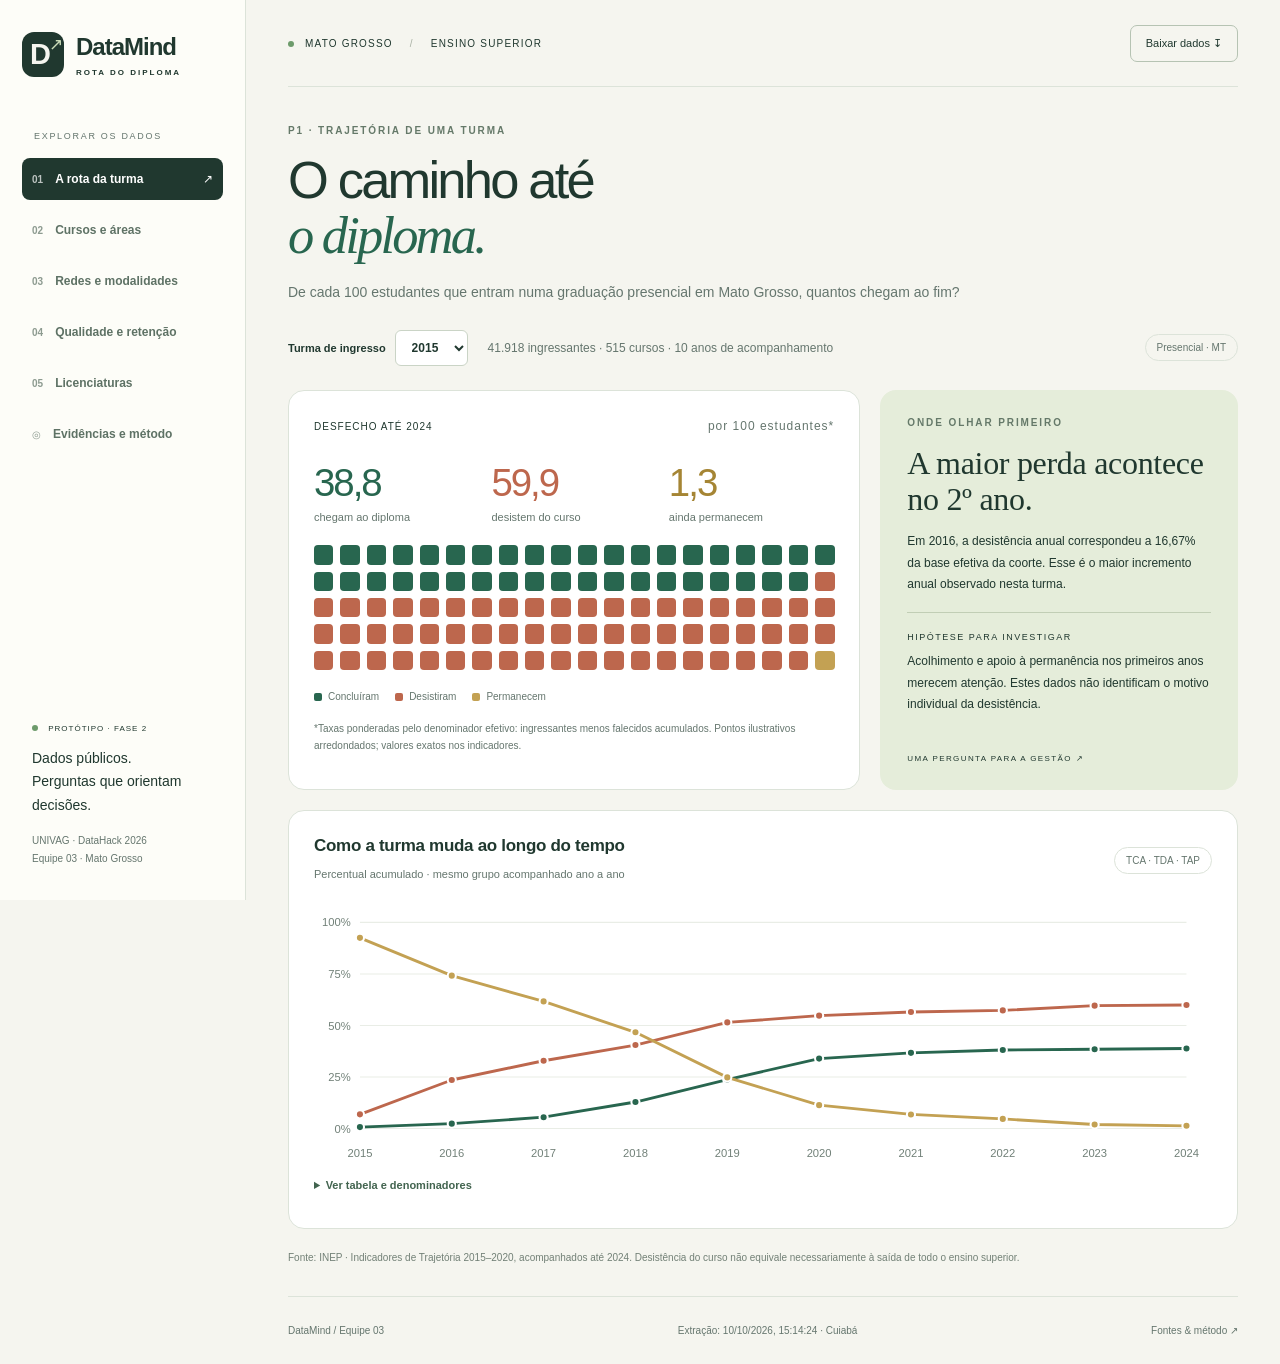
==== DataMin.03/dashboard/index.html @ 3d53b415 "Organiza sistema DataMin.03 e pasta de análises" ====
<!doctype html>
<html lang="pt-BR">
<head>
  <meta charset="utf-8"><meta name="viewport" content="width=device-width,initial-scale=1">
  <meta name="description" content="Rota do Diploma: análise exploratória da trajetória no ensino superior de Mato Grosso. DataMind, UNIVAG 2026.">
  <title>Rota do Diploma · DataMind</title>
  <link rel="icon" href="data:image/svg+xml,%3Csvg xmlns='http://www.w3.org/2000/svg' viewBox='0 0 64 64'%3E%3Crect width='64' height='64' rx='16' fill='%231c5549'/%3E%3Cpath d='M16 45V19h14q16 0 16 13T30 45z' fill='none' stroke='%23f8f4e9' stroke-width='5'/%3E%3C/svg%3E">
  <link rel="stylesheet" href="styles.css">
  <script src="data.js" defer></script><script src="app.js" defer></script>
</head>
<body>
<a href="#main" class="skip">Pular para a análise</a>
<aside class="sidebar">
  <a class="brand" href="#trajetoria"><span class="mark">D<span>↗</span></span><span>DataMind<small>ROTA DO DIPLOMA</small></span></a>
  <div class="nav-caption">EXPLORAR OS DADOS</div>
  <nav aria-label="Perguntas do desafio">
    <a href="#trajetoria" data-tab="trajetoria"><b>01</b> A rota da turma <span>↗</span></a>
    <a href="#cursos" data-tab="cursos"><b>02</b> Cursos e áreas <span>↗</span></a>
    <a href="#redes" data-tab="redes"><b>03</b> Redes e modalidades <span>↗</span></a>
    <a href="#qualidade" data-tab="qualidade"><b>04</b> Qualidade e retenção <span>↗</span></a>
    <a href="#licenciaturas" data-tab="licenciaturas"><b>05</b> Licenciaturas <span>↗</span></a>
    <a href="#evidencias" data-tab="evidencias"><b>◎</b> Evidências e método <span>↗</span></a>
  </nav>
  <div class="side-note"><span class="status-dot"></span> PROTÓTIPO · FASE 2<p>Dados públicos.<br>Perguntas que orientam decisões.</p><small>UNIVAG · DataHack 2026<br>Equipe 03 · Mato Grosso</small></div>
</aside>
<main id="main">
  <header class="topbar"><span><span class="status-dot"></span> MATO GROSSO <i>/</i> ENSINO SUPERIOR</span><button id="download" class="button">Baixar dados ↧</button></header>
  <div id="load-error" role="alert" hidden>Não foi possível carregar a extração. Execute atualizar_prototipo.ps1 na pasta DataMin.03 e mantenha data.js junto de index.html.</div>
  <section id="trajetoria" class="page" aria-labelledby="title-p1">
    <div class="eyebrow">P1 · TRAJETÓRIA DE UMA TURMA</div>
    <h1 id="title-p1">O caminho até<br><em>o diploma.</em></h1>
    <p class="intro">De cada 100 estudantes que entram numa graduação presencial em Mato Grosso, quantos chegam ao fim?</p>
    <div class="filterbar"><label>Turma de ingresso<select id="coorte"></select></label><span id="coorte-context" class="muted"></span><span class="pill">Presencial · MT</span></div>
    <div class="hero-grid">
      <article class="card outcome"><div class="card-top"><span>DESFECHO ATÉ 2024</span><span class="muted">por 100 estudantes*</span></div><div id="outcome-stats" class="outcome-stats"></div><div id="waffle" class="waffle" aria-hidden="true"></div><div class="legend"><span><i class="green"></i>Concluíram</span><span><i class="coral"></i>Desistiram</span><span><i class="gold"></i>Permanecem</span></div><p class="caption">*Taxas ponderadas pelo denominador efetivo: ingressantes menos falecidos acumulados. Pontos ilustrativos arredondados; valores exatos nos indicadores.</p></article>
      <article class="insight"><div class="eyebrow">ONDE OLHAR PRIMEIRO</div><h2 id="peak-title"></h2><p id="peak-text"></p><div class="rule"></div><span class="small-label">HIPÓTESE PARA INVESTIGAR</span><p>Acolhimento e apoio à permanência nos primeiros anos merecem atenção. Estes dados não identificam o motivo individual da desistência.</p><span class="insight-footer">UMA PERGUNTA PARA A GESTÃO ↗</span></article>
    </div>
    <article class="card"><div class="section-heading"><div><h2>Como a turma muda ao longo do tempo</h2><p>Percentual acumulado · mesmo grupo acompanhado ano a ano</p></div><span class="pill">TCA · TDA · TAP</span></div><div id="trajectory-chart" class="chart"></div><details><summary>Ver tabela e denominadores</summary><div id="trajectory-table" class="table-wrap"></div></details></article>
    <p class="source">Fonte: INEP · Indicadores de Trajetória 2015–2020, acompanhados até 2024. Desistência do curso não equivale necessariamente à saída de todo o ensino superior.</p>
  </section>
  <section id="cursos" class="page" hidden aria-labelledby="title-p2">
    <div class="eyebrow">P2 · ONDE A ROTA SE PERDE</div><h1 id="title-p2">Cursos diferentes.<br><em>O mesmo horizonte.</em></h1><p class="intro">Compare a desistência acumulada ao final do 5º ano. Assim, as turmas têm o mesmo tempo de acompanhamento.</p>
    <div class="filterbar"><label>Coorte comparada<select id="compare-coorte"></select></label><label>Agrupamento<select id="level"><option value="area">Área geral CINE</option><option value="rotulo">Rótulo de curso CINE</option></select></label><label>Ordenar por<select id="order"><option value="desc">Maior desistência</option><option value="asc">Menor desistência</option></select></label></div>
    <article class="card"><div class="section-heading"><div><h2>Desistência acumulada no 5º ano</h2><p>Base de comparação: coorte 2015, observada em 2019</p></div><div class="legend"><span><i class="gray"></i>2015</span><span><i class="green"></i><span id="comparison-label"></span></span></div></div><div id="ranking"></div><details><summary>Ver todos os grupos e bases de cálculo</summary><div id="ranking-table" class="table-wrap"></div></details></article>
    <div class="callout">Comparação descritiva: a composição de cursos e instituições pode mudar entre coortes. Ausência de um grupo não significa taxa zero. Grupos com base menor que 10 são omitidos.</div><p class="source">Fonte: INEP · Trajetórias. Agregação por contagens, sem média simples das taxas dos cursos.</p>
  </section>
  <section id="redes" class="page" hidden aria-labelledby="title-p3">
    <div class="eyebrow">P3 · REDES E MODALIDADES</div><h1 id="title-p3">Outra lente:<br><em>a perda de cada ano.</em></h1><p class="intro">O Censo retrata a situação anual dos cursos. Esta medida não é a desistência acumulada de uma turma.</p>
    <div class="filterbar"><label>Modalidade<select id="modality"><option value="1">Presencial</option><option value="2">Educação a distância</option></select></label><label>Matrículas no ano<select id="census-year"><option>2024</option><option>2023</option><option>2022</option><option>2021</option></select></label><span class="pill">Somente graduação</span></div>
    <article class="card"><div class="section-heading"><div><h2>Evasão anual por rede</h2><p>Desvinculados ÷ (matriculados + desvinculados + transferidos)</p></div></div><div id="network-chart" class="chart"></div><div id="network-legend" class="legend"></div></article>
    <div class="two-col"><article class="card"><h2>Onde estão as matrículas</h2><p class="muted" id="enrollment-caption"></p><div id="enrollment"></div></article><article class="card attention"><div class="eyebrow">ANOMALIA A INVESTIGAR</div><h2>O salto de 2023</h2><p id="anomaly"></p><p>Hipóteses: mudanças de registro, atualização de vínculos ou alteração real da permanência. Precisam de documentação adicional e validação com as instituições.</p></article></div>
    <details class="card"><summary>Ver tabela anual</summary><div id="network-table" class="table-wrap"></div></details><p class="source">Fonte: INEP · Censo Superior 2021–2024. Polos agregados por curso/ano antes dos totais. Rede pública reúne federal, estadual e municipal. Categoria especial excluída; o município de polo EAD não é o endereço do aluno.</p>
  </section>
  <section id="qualidade" class="page" hidden aria-labelledby="title-p4">
    <div class="eyebrow">P4 · QUALIDADE E RETENÇÃO</div><h1 id="title-p4">Qualidade retém?<br><em>Vamos olhar a relação.</em></h1><p class="intro">CPC do ciclo 2021–2023 cruzado com a desistência da coorte 2015 até 2024, pelo código do curso.</p>
    <div id="cpc-stats" class="metric-grid"></div><article class="card"><h2>Desistência por faixa do CPC</h2><p class="muted">Taxa ponderada pelos ingressantes efetivos dos cursos elegíveis</p><div id="cpc-bars"></div><div id="cpc-table" class="table-wrap"></div></article><div class="callout">Associação exploratória, sem controle por área, rede, perfil dos ingressantes ou seleção. O CPC é medido depois do ingresso da coorte. Correlação não demonstra que a nota tenha provocado a permanência.</div><p class="source">Fonte: INEP · CPC 2021–2023 + Trajetória 2015. SC/ausentes excluídos do cálculo, nunca convertidos em zero.</p>
  </section>
  <section id="licenciaturas" class="page" hidden aria-labelledby="title-p5">
    <div class="eyebrow">P5 · O FUNIL DAS LICENCIATURAS</div><h1 id="title-p5">Formar professores.<br><em>E observar a aprendizagem.</em></h1><p class="intro">Duas medidas dos mesmos cursos, em populações diferentes: trajetória da turma de 2015 e desempenho dos participantes do Enade 2025.</p>
    <div id="lic-stats" class="metric-grid"></div><article class="card"><div class="section-heading"><div><h2>Conclusão e proficiência por área</h2><p>Áreas ordenadas pela menor conclusão acumulada</p></div><div class="legend"><span><i class="green"></i>Conclusão · 2015–24</span><span><i class="blue"></i>Proficiência · 2025</span></div></div><div id="lic-bars"></div><div id="lic-table" class="table-wrap"></div></article><div class="callout">Não multiplique essas taxas para estimar “professores formados com proficiência”: os participantes do Enade 2025 não são necessariamente os ingressantes de 2015. O recorte de trajetória disponível é presencial.</div><p class="source">Fonte: INEP · Enade Licenciaturas 2025 + Trajetória. Proficiência agregada = total no padrão ÷ participantes. Cursos com menos de 10 participantes, base de trajetória menor que 10 ou dados ausentes são excluídos deste cruzamento.</p>
  </section>
  <section id="evidencias" class="page" hidden aria-labelledby="title-eda">
    <div class="eyebrow">ANÁLISE EXPLORATÓRIA · RASTREABILIDADE</div><h1 id="title-eda">Antes do gráfico,<br><em>a evidência.</em></h1><p class="intro">Volumes, granularidades, valores ausentes e cobertura das junções. Cada resultado parte de uma versão identificada das fontes.</p>
    <div id="eda-stats" class="metric-grid"></div><article class="card"><h2>O que representa uma linha?</h2><div class="table-wrap"><table><thead><tr><th>Fonte</th><th>Granularidade</th><th>Leitura e chave</th></tr></thead><tbody><tr><td>Trajetória</td><td>Curso × coorte × ano de acompanhamento</td><td>XLSX, cabeçalho localizado · códigos em texto</td></tr><tr><td>Censo Superior</td><td>Curso × município de oferta × ano</td><td>CSV ; latin-1 · polos consolidados por curso</td></tr><tr><td>Indicadores</td><td>Curso × avaliação; IGC por instituição</td><td>XLSX · código de curso ou IES</td></tr><tr><td>IBGE</td><td>Localidade × período × variável × categorias</td><td>JSON · códigos e todas as dimensões preservados</td></tr></tbody></table></div></article>
    <article class="card"><h2>Perfil das bases de trajetória e Censo</h2><p class="muted">Ausências: CINE/município na Trajetória; CINE/rede no Censo. Não é um perfil de todas as colunas.</p><div id="profile-table" class="table-wrap"></div></article>
    <div class="two-col"><article class="card"><h2>Cobertura das junções</h2><div id="joins-table" class="table-wrap"></div><p class="caption">Correspondência não garante elegibilidade: notas ausentes e grupos pequenos recebem filtros adicionais.</p></article><article class="card"><h2>Verificações da extração</h2><ul id="checks" class="checks"></ul></article></div>
    <article class="card"><h2>Ausências nos indicadores</h2><p class="muted">Contagem da métrica pertinente a cada fonte: contínuo ou proficiência. SC não é zero.</p><div id="indicator-table" class="table-wrap"></div></article>
    <article class="card"><h2>IBGE · estados dos valores</h2><p class="muted">Categorias originais preservadas; grupos abaixo de dez permanecem omitidos nas visualizações.</p><div id="ibge-table" class="table-wrap"></div></article>
    <article class="card"><h2>Da regra ao visual</h2><p class="muted">O contrato completo com campos, denominadores, esquema SQL e limitações está em <a href="https://github.com/ThaisVDR/DataMind_Equipe03/blob/main/An%C3%A1lise%20Explorat%C3%B3ria%20e%20Contextualiza%C3%A7%C3%A3o/Relat%C3%B3rios/regras_negocio_dados.md" target="_blank" rel="noopener">documentação completa no GitHub</a>. Esta tabela resume as decisões que governam os gráficos:</p><div class="table-wrap"><table><thead><tr><th>Visual</th><th>Regra aplicada</th><th>Banco / limite principal</th></tr></thead><tbody>
<tr><td>P1 · turma</td><td>Taxas acumuladas usam ingressantes menos falecidos; pico anual usa desistentes do ano.</td><td>core.trajetoria_acumulada_mt · coorte presencial; denominador efetivo.</td></tr>
<tr><td>P2 · cursos/áreas</td><td>Compara TDA no mesmo quinto ano e agrega contagens.</td><td>Trajetória · grupo pequeno (&lt;10) omitido; ausência não é zero.</td></tr>
<tr><td>P3 · rede/modalidade</td><td>Desvinculados ÷ (matrículas + desvinculados + transferidos), após consolidar polos por curso/ano.</td><td>mart.censo_rede_modalidade_mt · retrato anual, não coorte; polo EAD não é residência.</td></tr>
<tr><td>P4 · CPC</td><td>Faixa de CPC relacionada à TDA da coorte 2015 até 2024.</td><td>Indicadores + trajetória · associação sem ajuste ou causalidade.</td></tr>
<tr><td>P5 · Enade</td><td>Proficiência = concluintes no padrão ÷ participantes; conclusão usa base da trajetória.</td><td>Indicadores + trajetória · populações e denominadores diferentes.</td></tr>
</tbody></table></div></article>
<article class="card"><h2>Limites desta entrega</h2><p>A página é uma fotografia agregada do PostgreSQL, atualizada pelo pipeline e pelo comando de exportação. Não consulta o banco ao navegar. IBGE foi carregado e perfilado, mas as perguntas bônus ainda não foram implementadas.</p><p>A investigação documental de 2023 e análises ajustadas por área/rede ainda precisam ser concluídas. A comparação CPC e Enade usa somente cursos com correspondência na trajetória presencial; não representa todos os cursos de MT.</p><details><summary>Ver manifesto das 31 fontes</summary><div id="sources-table" class="table-wrap"></div></details></article>
  </section>
  <footer><span>DataMind / Equipe 03</span><span id="snapshot-time"></span><a href="#evidencias">Fontes & método ↗</a></footer>
</main>
<noscript>Ative o JavaScript para explorar o painel. Os dados também estão disponíveis em outputs/analytics/prototipo/snapshot.json dentro de DataMin.03.</noscript>
</body></html>
---- DataMin.03/dashboard/styles.css ----
:root {
    --paper: #f5f5ef;
    --white: #fff;
    --ink: #20382f;
    --muted: #65766e;
    --line: #dce3d9;
    --green: #28664f;
    --coral: #bd674d;
    --gold: #c3a153;
    --blue: #5d8198;
    --gray: #b9c6bc;
    --radius: 16px;
    font-family: Arial, Helvetica, sans-serif;
    color: var(--ink);
    background: var(--paper);
    font-synthesis: none
}

* {
    box-sizing: border-box
}

body {
    margin: 0
}

a {
    color: inherit
}

button,
select {
    font: inherit
}

button,
a,
select,
summary {
    touch-action: manipulation
}

button,
select,
summary {
    cursor: pointer
}

:focus-visible {
    outline: 3px solid #de8841;
    outline-offset: 4px
}

.skip {
    position: fixed;
    top: -80px;
    z-index: 10;
    background: white;
    padding: 16px
}

.skip:focus {
    top: 8px
}

.sidebar {
    width: 246px;
    position: fixed;
    inset: 0 auto 0 0;
    background: #fdfdf8;
    border-right: 1px solid var(--line);
    padding: 32px 22px;
    display: flex;
    flex-direction: column
}

.brand {
    display: flex;
    align-items: center;
    gap: 12px;
    text-decoration: none;
    font-size: 24px;
    font-weight: 750;
    letter-spacing: -1px
}

.brand small {
    display: block;
    letter-spacing: 2px;
    font-size: 8px;
    margin-top: 7px
}

.mark {
    background: var(--ink);
    color: var(--paper);
    width: 42px;
    height: 45px;
    border-radius: 12px;
    font-size: 29px;
    padding: 6px 8px;
    position: relative
}

.mark span {
    font-size: 17px;
    position: absolute;
    right: 2px;
    top: 2px;
    color: #cadcb9
}

.nav-caption {
    font-size: 9px;
    letter-spacing: 1.7px;
    color: var(--muted);
    margin: 54px 12px 17px
}

nav {
    display: grid;
    gap: 9px
}

nav a {
    display: flex;
    align-items: center;
    gap: 12px;
    padding: 14px 10px;
    font-size: 12px;
    font-weight: 600;
    border-radius: 8px;
    text-decoration: none;
    color: #5e7265
}

nav a b {
    font-size: 10px;
    opacity: .7
}

nav a span {
    margin-left: auto;
    opacity: 0
}

nav a:hover {
    background: #edf1e8
}

nav a.active {
    background: var(--ink);
    color: white
}

nav a.active span {
    opacity: 1
}

.side-note {
    margin-top: auto;
    padding: 26px 10px 0;
    font-size: 8px;
    letter-spacing: 1px
}

.side-note p {
    font-size: 14px;
    line-height: 1.7;
    letter-spacing: 0
}

.side-note small {
    font-size: 10px;
    line-height: 1.8;
    color: var(--muted);
    letter-spacing: 0
}

.status-dot {
    display: inline-block;
    width: 6px;
    height: 6px;
    border-radius: 50%;
    background: #6d9b6b;
    margin-right: 7px
}

main {
    margin-left: 246px;
    padding: 0 42px;
    max-width: 1770px
}

.topbar {
    min-height: 87px;
    border-bottom: 1px solid var(--line);
    display: flex;
    align-items: center;
    justify-content: space-between;
    font-size: 10px;
    letter-spacing: 1.2px
}

.topbar i {
    font-style: normal;
    color: #a8b0a3;
    margin: 0 13px
}

.button {
    background: transparent;
    border: 1px solid #b6c3b3;
    padding: 11px 15px;
    border-radius: 7px;
    color: var(--ink);
    font-size: 11px;
    letter-spacing: 0
}

.button:hover {
    background: #e8eee2
}

.page {
    padding-top: 38px;
    animation: appear .2s ease-out
}

[hidden] {
    display: none !important
}

.eyebrow {
    font-size: 10px;
    font-weight: 700;
    letter-spacing: 1.9px;
    color: #657969;
    margin-bottom: 17px
}

h1 {
    font-size: clamp(36px, 4.1vw, 62px);
    letter-spacing: -2.8px;
    line-height: 1.04;
    font-weight: 500;
    margin: 0 0 19px
}

h1 em {
    font-family: Georgia, serif;
    font-weight: 400;
    color: var(--green)
}

.intro {
    color: var(--muted);
    font-size: 14px;
    line-height: 1.7;
    max-width: 690px;
    margin: 0 0 25px
}

.filterbar {
    display: flex;
    align-items: center;
    gap: 20px;
    margin: 22px 0 24px;
    flex-wrap: wrap
}

.filterbar label {
    display: flex;
    align-items: center;
    gap: 9px;
    font-size: 11px;
    font-weight: 600
}

select {
    max-width: 230px;
    appearance: auto;
    padding: 9px 12px;
    border: 1px solid #cad4c6;
    background: #fff;
    border-radius: 6px;
    color: var(--ink);
    font-size: 12px
}

.filterbar>.pill {
    margin-left: auto
}

.muted {
    font-size: 12px;
    color: var(--muted);
    line-height: 1.7
}

.pill {
    white-space: nowrap;
    padding: 7px 11px;
    border: 1px solid var(--line);
    border-radius: 20px;
    font-size: 10px;
    color: var(--muted)
}

.card {
    background: var(--white);
    border: 1px solid var(--line);
    border-radius: var(--radius);
    padding: 25px;
    margin-bottom: 20px;
    min-width: 0
}

.hero-grid {
    display: grid;
    grid-template-columns: minmax(0, 1.6fr) minmax(250px, 1fr);
    gap: 20px;
    margin-bottom: 20px
}

.hero-grid .card {
    margin: 0
}

.card-top {
    display: flex;
    justify-content: space-between;
    align-items: center;
    font-size: 10px;
    letter-spacing: 1px
}

.outcome-stats {
    display: grid;
    grid-template-columns: repeat(3, 1fr);
    gap: 12px;
    margin: 25px 0 22px
}

.outcome-stats strong {
    display: block;
    font-size: clamp(29px, 3vw, 48px);
    font-weight: 500;
    letter-spacing: -2px
}

.outcome-stats span {
    font-size: 11px;
    color: var(--muted);
    display: block;
    margin-top: 6px
}

.outcome-stats div:nth-child(1) {
    color: var(--green)
}

.outcome-stats div:nth-child(2) {
    color: var(--coral)
}

.outcome-stats div:nth-child(3) {
    color: #a58534
}

.waffle {
    display: grid;
    grid-template-columns: repeat(20, 1fr);
    gap: 7px;
    max-width: 540px;
    margin: 0 0 21px
}

.waffle i {
    aspect-ratio: 1;
    border-radius: 4px
}

.green {
    background: var(--green)
}

.coral {
    background: var(--coral)
}

.gold {
    background: var(--gold)
}

.gray {
    background: var(--gray)
}

.blue {
    background: var(--blue)
}

.legend {
    display: flex;
    align-items: center;
    flex-wrap: wrap;
    gap: 16px;
    font-size: 10px;
    color: var(--muted)
}

.legend span {
    display: inline-flex;
    gap: 6px;
    align-items: center
}

.legend i {
    width: 8px;
    height: 8px;
    border-radius: 2px
}

.caption {
    font-size: 10px;
    color: var(--muted);
    line-height: 1.65;
    margin-top: 19px
}

.insight {
    border-radius: var(--radius);
    background: #e5edda;
    padding: 27px;
    display: flex;
    flex-direction: column
}

.insight h2 {
    font-family: Georgia, serif;
    font-size: 32px;
    font-weight: 400;
    margin: 0 0 14px;
    line-height: 1.13
}

.insight p {
    font-size: 12px;
    line-height: 1.8;
    margin: 0 0 16px
}

.rule {
    height: 1px;
    background: #c1ceb5;
    margin: 0 0 19px
}

.small-label {
    font-size: 9px;
    letter-spacing: 1.5px;
    margin-bottom: 9px
}

.insight-footer {
    font-size: 8px;
    letter-spacing: 1.4px;
    margin-top: auto;
    padding-top: 13px
}

h2 {
    font-size: 17px;
    letter-spacing: -.3px;
    font-weight: 600;
    margin: 0 0 10px
}

.section-heading {
    display: flex;
    justify-content: space-between;
    gap: 15px;
    align-items: center;
    margin-bottom: 20px
}

.section-heading p {
    margin: 0;
    color: var(--muted);
    font-size: 11px;
    line-height: 1.6
}

.chart svg {
    width: 100%;
    display: block;
    max-height: 310px;
    overflow: visible
}

.chart text {
    font-family: Arial, sans-serif;
    fill: #718078;
    font-size: 11px
}

.chart .line {
    fill: none;
    stroke-width: 2.8;
    stroke-linecap: round;
    stroke-linejoin: round
}

.chart .grid {
    stroke: #e9ede6;
    stroke-width: 1
}

.chart .axis-label {
    font-size: 10px
}

.chart .point {
    stroke: white;
    stroke-width: 2
}

.source {
    font-size: 10px;
    color: #728076;
    line-height: 1.7;
    margin: 14px 0 30px
}

details {
    font-size: 11px
}

summary {
    padding: 12px 0;
    color: #42644f;
    font-weight: 600
}

.table-wrap {
    overflow-x: auto;
    margin-top: 14px
}

table {
    width: 100%;
    border-collapse: collapse;
    font-size: 11px;
    text-align: left
}

th {
    color: #708172;
    font-size: 10px;
    font-weight: 600;
    white-space: nowrap
}

td,
th {
    padding: 12px 9px;
    border-bottom: 1px solid #edf0e9;
    line-height: 1.6
}

td.num,
th.num {
    text-align: right;
    font-variant-numeric: tabular-nums
}

tbody tr:hover {
    background: #f6f8f2
}

.callout {
    border-left: 3px solid #b5be97;
    padding: 16px 22px;
    background: #ebeee3;
    line-height: 1.85;
    font-size: 12px;
    margin: 0 0 20px
}

.two-col {
    display: grid;
    grid-template-columns: 1fr 1fr;
    gap: 20px
}

.attention {
    background: #f2ead9;
    border-color: #e7dbbd
}

.attention p {
    font-size: 12px;
    line-height: 1.8
}

.metric-grid {
    display: grid;
    grid-template-columns: repeat(3, 1fr);
    gap: 16px;
    margin: 25px 0
}

.metric {
    padding: 22px;
    border: 1px solid var(--line);
    background: white;
    border-radius: 12px
}

.metric strong {
    font-size: 35px;
    display: block;
    font-weight: 500;
    letter-spacing: -1px
}

.metric span {
    font-size: 11px;
    line-height: 1.6;
    color: var(--muted);
    display: block;
    margin-top: 9px
}

.bar-row {
    display: grid;
    grid-template-columns: 230px 1fr;
    gap: 20px;
    align-items: center;
    padding: 15px 0;
    border-bottom: 1px solid #edf0e9
}

.bar-name {
    font-size: 12px;
    line-height: 1.5
}

.bar-name small {
    display: block;
    font-size: 10px;
    color: var(--muted);
    margin-top: 4px
}

.bar-track {
    height: 9px;
    background: #f0f3eb;
    border-radius: 3px;
    position: relative;
    margin: 10px 48px 10px 0
}

.bar-fill {
    height: 100%;
    border-radius: 3px;
    min-width: 0
}

.bar-value {
    position: absolute;
    left: 100%;
    top: -3px;
    padding-left: 9px;
    font-size: 10px;
    white-space: nowrap
}

.checks {
    list-style: none;
    padding: 0;
    font-size: 12px
}

.checks li {
    padding: 8px 0
}

.checks li:before {
    content: '✓';
    margin-right: 10px;
    color: var(--green)
}

footer {
    display: flex;
    justify-content: space-between;
    align-items: center;
    gap: 16px;
    border-top: 1px solid var(--line);
    padding: 25px 0;
    color: var(--muted);
    font-size: 10px;
    line-height: 1.7
}

footer a {
    text-decoration: none
}

#load-error {
    padding: 24px;
    margin-top: 24px;
    background: #fee5d8
}

#evidencias .card>p {
    font-size: 12px;
    line-height: 1.8
}

@keyframes appear {
    from {
        opacity: .5;
        transform: translateY(4px)
    }

    to {
        opacity: 1;
        transform: none
    }
}

@media(min-width:1600px) {
    main {
        padding: 0 65px
    }

    .waffle {
        gap: 9px
    }

    .sidebar {
        width: 270px
    }

    main {
        margin-left: 270px
    }
}

@media(max-width:1100px) {
    .sidebar {
        width: 207px;
        padding: 25px 12px
    }

    main {
        margin-left: 207px;
        padding: 0 25px
    }

    .hero-grid {
        grid-template-columns: 1.4fr 1fr
    }

    .card,
    .insight {
        padding: 20px
    }

    .bar-row {
        grid-template-columns: 170px 1fr;
        gap: 15px
    }

    .waffle {
        gap: 4px
    }

    .two-col {
        grid-template-columns: 1fr
    }

    .insight h2 {
        font-size: 27px
    }
}

@media(max-width:800px) {
    .sidebar {
        position: static;
        width: auto;
        padding: 16px 20px;
        border-right: 0;
        border-bottom: 1px solid var(--line)
    }

    .brand {
        font-size: 20px
    }

    .mark {
        width: 34px;
        height: 36px;
        font-size: 23px
    }

    .brand small {
        font-size: 7px
    }

    .nav-caption,
    .side-note {
        display: none
    }

    nav {
        display: flex;
        overflow: auto;
        margin-top: 20px;
        padding-bottom: 5px;
        gap: 8px
    }

    nav a {
        white-space: nowrap;
        padding: 11px;
        font-size: 11px
    }

    nav a span {
        display: none
    }

    main {
        margin-left: 0;
        padding: 0 20px
    }

    .topbar {
        min-height: 65px;
        font-size: 8px
    }

    .page {
        padding-top: 28px
    }

    h1 {
        font-size: 42px;
        letter-spacing: -1.8px
    }

    .hero-grid {
        grid-template-columns: 1fr
    }

    .waffle {
        max-width: none;
        gap: 6px
    }

    .insight {
        min-height: 250px
    }

    .two-col {
        grid-template-columns: 1fr
    }

    .metric-grid {
        gap: 8px
    }

    .metric {
        padding: 16px 12px
    }

    .metric strong {
        font-size: 28px
    }

    .bar-row {
        grid-template-columns: 150px 1fr
    }

    .filterbar {
        gap: 13px
    }

    .filterbar label {
        flex-wrap: wrap
    }

    .filterbar>.pill {
        margin-left: 0
    }

    .section-heading {
        align-items: flex-start;
        flex-wrap: wrap
    }

    footer {
        flex-wrap: wrap
    }

    .chart {
        overflow: auto
    }

    .chart svg {
        min-width: 520px
    }

    .outcome-stats strong {
        font-size: 42px
    }
}

@media(max-width:440px) {
    main {
        padding: 0 14px
    }

    .topbar i {
        margin: 0 6px
    }

    .topbar .button {
        padding: 9px
    }

    .waffle {
        grid-template-columns: repeat(20, 1fr);
        gap: 4px
    }

    .card {
        padding: 18px
    }

    .outcome-stats strong {
        font-size: 34px
    }

    .bar-row {
        grid-template-columns: 1fr;
        gap: 0
    }

    .metric strong {
        font-size: 24px
    }

    .metric span {
        font-size: 10px
    }

    .card-top {
        font-size: 8px
    }

    .card-top .muted {
        font-size: 9px
    }
}

@media(prefers-reduced-motion:reduce) {
    .page {
        animation: none
    }
}

@media print {

    .sidebar,
    .topbar,
    .filterbar,
    footer,
    button {
        display: none
    }

    main {
        margin: 0;
        padding: 0
    }

    .page[hidden] {
        display: block !important
    }

    .page {
        break-before: page
    }

    .page:first-of-type {
        break-before: auto
    }

    .card {
        break-inside: avoid
    }

    .chart svg {
        min-width: 0
    }

    details>* {
        display: block
    }

    h1 {
        font-size: 32px
    }
}
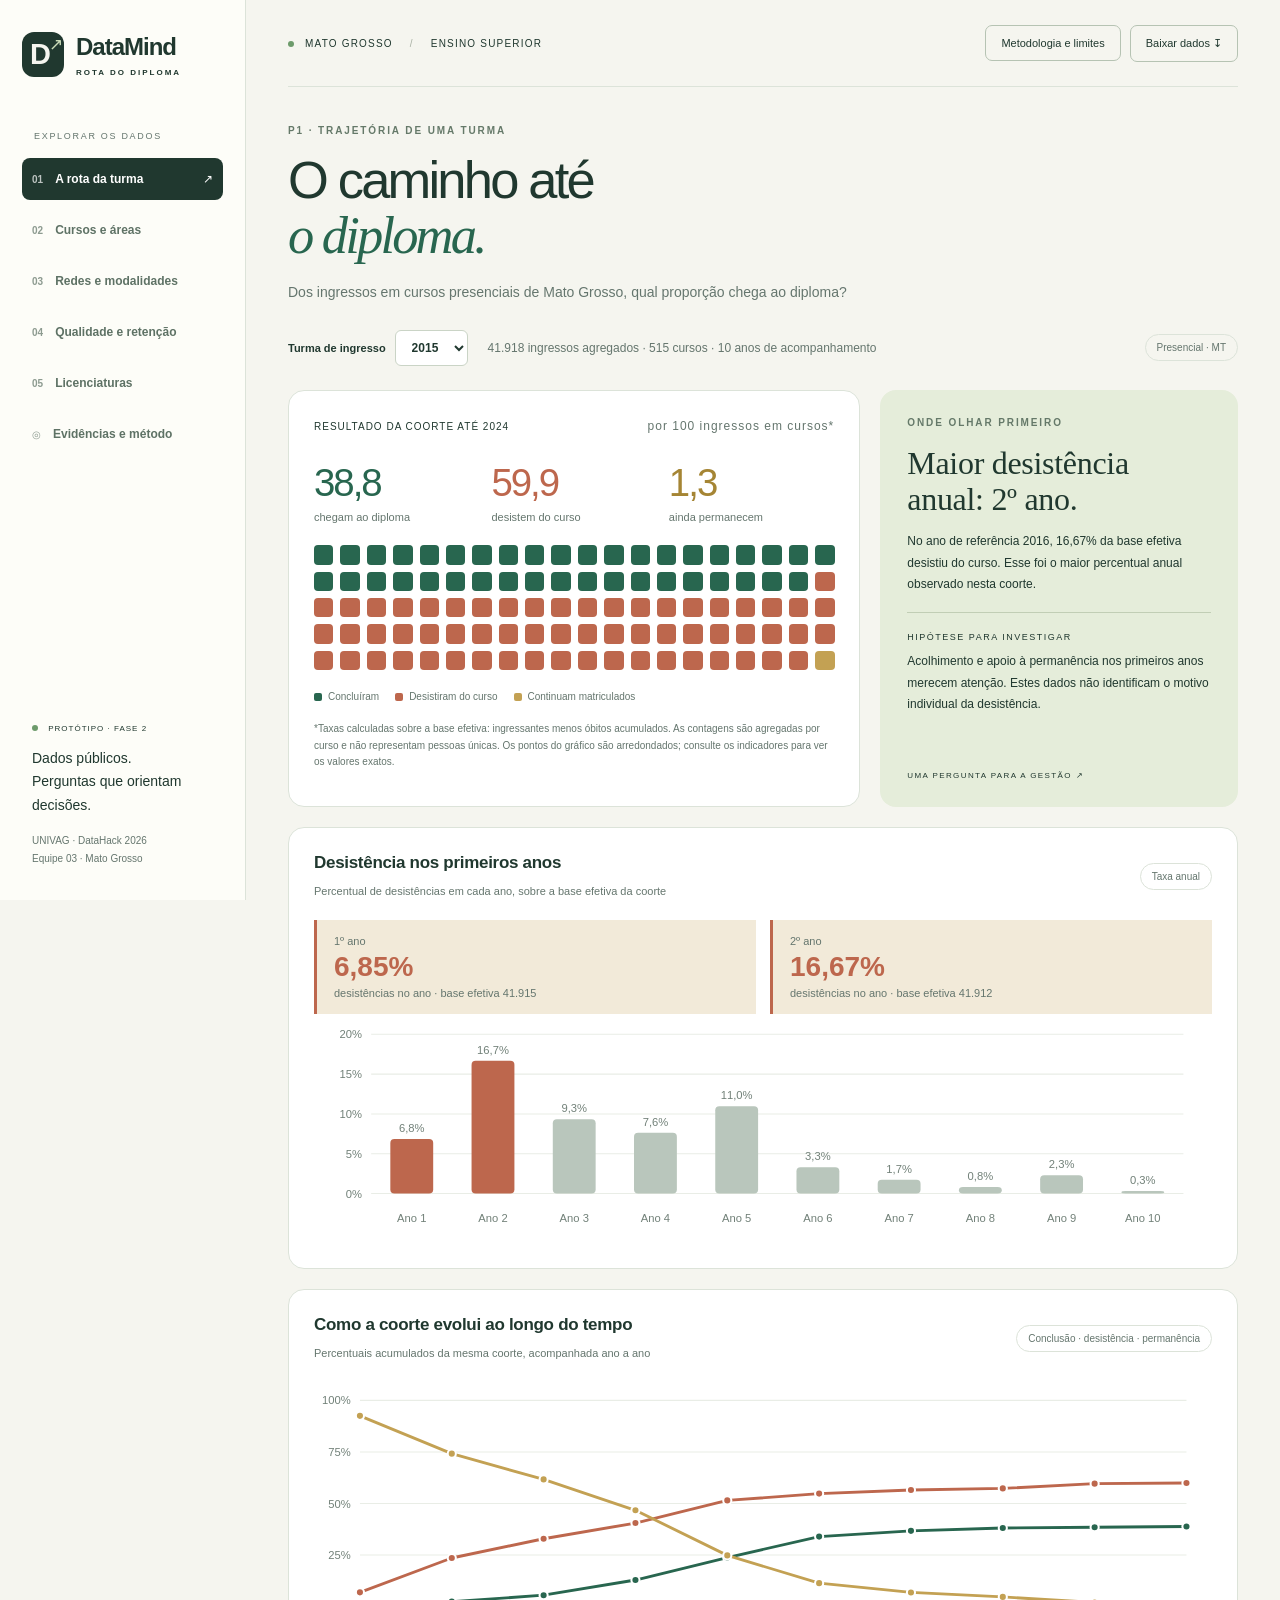
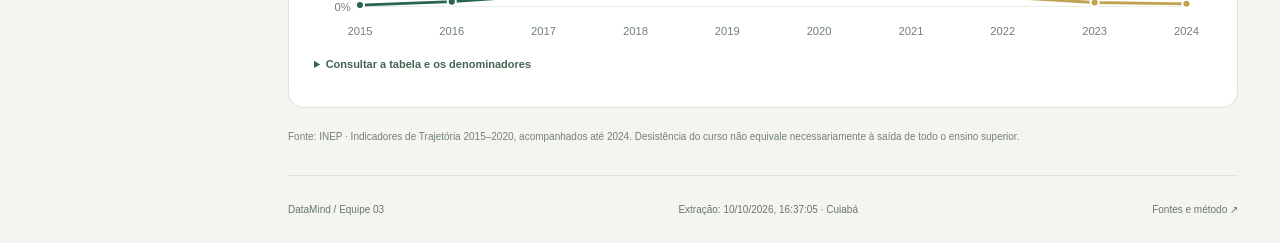
==== commit 64dc4be2: "Document project prompts and update dashboard" ====
--- a/DataMin.03/dashboard/index.html
+++ b/DataMin.03/dashboard/index.html
@@ -11,7 +11,7 @@
 <body>
 <a href="#main" class="skip">Pular para a análise</a>
 <aside class="sidebar">
-  <a class="brand" href="#trajetoria"><span class="mark">D<span>↗</span></span><span>DataMind<small>ROTA DO DIPLOMA</small></span></a>
+  <a class="brand" href="#trajetoria"><span class="mark" aria-hidden="true">D<span>↗</span></span><span>DataMind<small>ROTA DO DIPLOMA</small></span></a>
   <div class="nav-caption">EXPLORAR OS DADOS</div>
   <nav aria-label="Perguntas do desafio">
     <a href="#trajetoria" data-tab="trajetoria"><b>01</b> A rota da turma <span>↗</span></a>
@@ -24,58 +24,60 @@
   <div class="side-note"><span class="status-dot"></span> PROTÓTIPO · FASE 2<p>Dados públicos.<br>Perguntas que orientam decisões.</p><small>UNIVAG · DataHack 2026<br>Equipe 03 · Mato Grosso</small></div>
 </aside>
 <main id="main">
-  <header class="topbar"><span><span class="status-dot"></span> MATO GROSSO <i>/</i> ENSINO SUPERIOR</span><button id="download" class="button">Baixar dados ↧</button></header>
+  <header class="topbar"><span><span class="status-dot"></span> MATO GROSSO <i>/</i> ENSINO SUPERIOR</span><div class="top-actions"><a class="button" href="#evidencias">Metodologia e limites</a><button id="download" class="button">Baixar dados ↧</button></div></header>
   <div id="load-error" role="alert" hidden>Não foi possível carregar a extração. Execute atualizar_prototipo.ps1 na pasta DataMin.03 e mantenha data.js junto de index.html.</div>
   <section id="trajetoria" class="page" aria-labelledby="title-p1">
     <div class="eyebrow">P1 · TRAJETÓRIA DE UMA TURMA</div>
     <h1 id="title-p1">O caminho até<br><em>o diploma.</em></h1>
-    <p class="intro">De cada 100 estudantes que entram numa graduação presencial em Mato Grosso, quantos chegam ao fim?</p>
+    <p class="intro">Dos ingressos em cursos presenciais de Mato Grosso, qual proporção chega ao diploma?</p>
     <div class="filterbar"><label>Turma de ingresso<select id="coorte"></select></label><span id="coorte-context" class="muted"></span><span class="pill">Presencial · MT</span></div>
     <div class="hero-grid">
-      <article class="card outcome"><div class="card-top"><span>DESFECHO ATÉ 2024</span><span class="muted">por 100 estudantes*</span></div><div id="outcome-stats" class="outcome-stats"></div><div id="waffle" class="waffle" aria-hidden="true"></div><div class="legend"><span><i class="green"></i>Concluíram</span><span><i class="coral"></i>Desistiram</span><span><i class="gold"></i>Permanecem</span></div><p class="caption">*Taxas ponderadas pelo denominador efetivo: ingressantes menos falecidos acumulados. Pontos ilustrativos arredondados; valores exatos nos indicadores.</p></article>
+      <article class="card outcome"><div class="card-top"><span>RESULTADO DA COORTE ATÉ 2024</span><span class="muted">por 100 ingressos em cursos*</span></div><div id="outcome-stats" class="outcome-stats"></div><div id="waffle" class="waffle" aria-hidden="true"></div><div class="legend"><span><i class="green"></i>Concluíram</span><span><i class="coral"></i>Desistiram do curso</span><span><i class="gold"></i>Continuam matriculados</span></div><p class="caption">*Taxas calculadas sobre a base efetiva: ingressantes menos óbitos acumulados. As contagens são agregadas por curso e não representam pessoas únicas. Os pontos do gráfico são arredondados; consulte os indicadores para ver os valores exatos.</p></article>
       <article class="insight"><div class="eyebrow">ONDE OLHAR PRIMEIRO</div><h2 id="peak-title"></h2><p id="peak-text"></p><div class="rule"></div><span class="small-label">HIPÓTESE PARA INVESTIGAR</span><p>Acolhimento e apoio à permanência nos primeiros anos merecem atenção. Estes dados não identificam o motivo individual da desistência.</p><span class="insight-footer">UMA PERGUNTA PARA A GESTÃO ↗</span></article>
     </div>
-    <article class="card"><div class="section-heading"><div><h2>Como a turma muda ao longo do tempo</h2><p>Percentual acumulado · mesmo grupo acompanhado ano a ano</p></div><span class="pill">TCA · TDA · TAP</span></div><div id="trajectory-chart" class="chart"></div><details><summary>Ver tabela e denominadores</summary><div id="trajectory-table" class="table-wrap"></div></details></article>
+    <article class="card"><div class="section-heading"><div><h2>Desistência nos primeiros anos</h2><p>Percentual de desistências em cada ano, sobre a base efetiva da coorte</p></div><span class="pill" title="Taxa anual de desistência">Taxa anual</span></div><div id="early-kpis" class="early-kpis"></div><div id="annual-dropout-chart" class="chart"></div></article>
+    <article class="card"><div class="section-heading"><div><h2>Como a coorte evolui ao longo do tempo</h2><p>Percentuais acumulados da mesma coorte, acompanhada ano a ano</p></div><span class="pill" title="Conclusão, desistência e permanência acumuladas">Conclusão · desistência · permanência</span></div><div id="trajectory-chart" class="chart"></div><details><summary>Consultar a tabela e os denominadores</summary><div id="trajectory-table" class="table-wrap"></div></details></article>
     <p class="source">Fonte: INEP · Indicadores de Trajetória 2015–2020, acompanhados até 2024. Desistência do curso não equivale necessariamente à saída de todo o ensino superior.</p>
   </section>
   <section id="cursos" class="page" hidden aria-labelledby="title-p2">
     <div class="eyebrow">P2 · ONDE A ROTA SE PERDE</div><h1 id="title-p2">Cursos diferentes.<br><em>O mesmo horizonte.</em></h1><p class="intro">Compare a desistência acumulada ao final do 5º ano. Assim, as turmas têm o mesmo tempo de acompanhamento.</p>
-    <div class="filterbar"><label>Coorte comparada<select id="compare-coorte"></select></label><label>Agrupamento<select id="level"><option value="area">Área geral CINE</option><option value="rotulo">Rótulo de curso CINE</option></select></label><label>Ordenar por<select id="order"><option value="desc">Maior desistência</option><option value="asc">Menor desistência</option></select></label></div>
-    <article class="card"><div class="section-heading"><div><h2>Desistência acumulada no 5º ano</h2><p>Base de comparação: coorte 2015, observada em 2019</p></div><div class="legend"><span><i class="gray"></i>2015</span><span><i class="green"></i><span id="comparison-label"></span></span></div></div><div id="ranking"></div><details><summary>Ver todos os grupos e bases de cálculo</summary><div id="ranking-table" class="table-wrap"></div></details></article>
-    <div class="callout">Comparação descritiva: a composição de cursos e instituições pode mudar entre coortes. Ausência de um grupo não significa taxa zero. Grupos com base menor que 10 são omitidos.</div><p class="source">Fonte: INEP · Trajetórias. Agregação por contagens, sem média simples das taxas dos cursos.</p>
+    <div class="filterbar"><label>Coorte<select id="compare-coorte"></select></label><label>Agrupar por<select id="level"><option value="area">Área geral de formação</option><option value="rotulo">Área detalhada de formação</option></select></label><label>Ordenar<select id="order"><option value="desc">Maior desistência</option><option value="asc">Menor desistência</option></select></label></div>
+    <article class="card"><div class="section-heading"><div><h2>Desistência acumulada até o 5º ano</h2><p>Referência: coorte de 2015, acompanhada até 2019</p></div><div class="legend"><span><i class="gray"></i>2015</span><span><i class="blue"></i><span id="comparison-label"></span></span></div></div><div id="ranking"></div><details><summary>Consultar todos os grupos e suas bases</summary><div id="ranking-table" class="table-wrap"></div></details></article>
+    <article class="card"><div class="section-heading"><div><h2>Conclusão e desistência por grupo</h2><p>Cada ponto representa um grupo definido pelo filtro; bolhas maiores indicam uma base efetiva maior</p></div></div><div id="course-scatter" class="chart"></div><p class="caption">Consulte a tabela acima para identificar cada grupo. A posição compara percentuais no mesmo horizonte; o tamanho da bolha representa a base efetiva, não o total bruto de ingressos.</p></article>
+    <div class="callout">A comparação é descritiva, e a composição de cursos e instituições pode variar entre coortes. Um grupo ausente não tem taxa igual a zero. Grupos com base efetiva menor que 10 não são exibidos.</div><p class="source">Fonte: INEP · Indicadores de Trajetória. Os percentuais são recalculados a partir das contagens, sem média simples das taxas de cada curso.</p>
   </section>
   <section id="redes" class="page" hidden aria-labelledby="title-p3">
-    <div class="eyebrow">P3 · REDES E MODALIDADES</div><h1 id="title-p3">Outra lente:<br><em>a perda de cada ano.</em></h1><p class="intro">O Censo retrata a situação anual dos cursos. Esta medida não é a desistência acumulada de uma turma.</p>
+    <div class="eyebrow">P3 · REDES E MODALIDADES</div><h1 id="title-p3">O Censo em cada ano:<br><em>redes e modalidades.</em></h1><p class="intro">O Censo descreve a situação dos cursos em cada ano. O indicador abaixo é calculado a partir dos vínculos anuais e não corresponde à desistência acumulada de uma coorte.</p>
     <div class="filterbar"><label>Modalidade<select id="modality"><option value="1">Presencial</option><option value="2">Educação a distância</option></select></label><label>Matrículas no ano<select id="census-year"><option>2024</option><option>2023</option><option>2022</option><option>2021</option></select></label><span class="pill">Somente graduação</span></div>
-    <article class="card"><div class="section-heading"><div><h2>Evasão anual por rede</h2><p>Desvinculados ÷ (matriculados + desvinculados + transferidos)</p></div></div><div id="network-chart" class="chart"></div><div id="network-legend" class="legend"></div></article>
-    <div class="two-col"><article class="card"><h2>Onde estão as matrículas</h2><p class="muted" id="enrollment-caption"></p><div id="enrollment"></div></article><article class="card attention"><div class="eyebrow">ANOMALIA A INVESTIGAR</div><h2>O salto de 2023</h2><p id="anomaly"></p><p>Hipóteses: mudanças de registro, atualização de vínculos ou alteração real da permanência. Precisam de documentação adicional e validação com as instituições.</p></article></div>
-    <details class="card"><summary>Ver tabela anual</summary><div id="network-table" class="table-wrap"></div></details><p class="source">Fonte: INEP · Censo Superior 2021–2024. Polos agregados por curso/ano antes dos totais. Rede pública reúne federal, estadual e municipal. Categoria especial excluída; o município de polo EAD não é o endereço do aluno.</p>
+    <article class="card"><div class="section-heading"><div><h2>Desvinculação anual por rede</h2><p>Desvinculados ÷ (matriculados + desvinculados + transferidos)</p></div></div><div id="network-chart" class="chart"></div><div id="network-legend" class="legend"></div></article>
+    <div class="two-col"><article class="card"><h2>Distribuição das matrículas por rede</h2><p class="muted" id="enrollment-caption"></p><div id="enrollment"></div><div id="enrollment-legend" class="legend"></div></article><article class="card attention"><div class="eyebrow">PONTO PARA INVESTIGAÇÃO</div><h2>Variação observada em 2023</h2><p id="anomaly"></p><p>As hipóteses incluem mudanças de registro, atualização de vínculos ou alteração real da permanência. São possibilidades a validar; os dados disponíveis não determinam a causa.</p></article></div>
+    <details class="card"><summary>Consultar a série anual e as bases de cálculo</summary><div id="network-table" class="table-wrap"></div></details><p class="source">Fonte: INEP · Censo da Educação Superior 2021–2024. As ofertas em polos foram consolidadas por curso e ano. A rede pública reúne instituições federais, estaduais e municipais. A categoria especial foi excluída; o município do polo de educação a distância não indica onde o estudante reside.</p>
   </section>
   <section id="qualidade" class="page" hidden aria-labelledby="title-p4">
-    <div class="eyebrow">P4 · QUALIDADE E RETENÇÃO</div><h1 id="title-p4">Qualidade retém?<br><em>Vamos olhar a relação.</em></h1><p class="intro">CPC do ciclo 2021–2023 cruzado com a desistência da coorte 2015 até 2024, pelo código do curso.</p>
-    <div id="cpc-stats" class="metric-grid"></div><article class="card"><h2>Desistência por faixa do CPC</h2><p class="muted">Taxa ponderada pelos ingressantes efetivos dos cursos elegíveis</p><div id="cpc-bars"></div><div id="cpc-table" class="table-wrap"></div></article><div class="callout">Associação exploratória, sem controle por área, rede, perfil dos ingressantes ou seleção. O CPC é medido depois do ingresso da coorte. Correlação não demonstra que a nota tenha provocado a permanência.</div><p class="source">Fonte: INEP · CPC 2021–2023 + Trajetória 2015. SC/ausentes excluídos do cálculo, nunca convertidos em zero.</p>
+    <div class="eyebrow">P4 · QUALIDADE E RETENÇÃO</div><h1 id="title-p4">Qualidade retém?<br><em>Vamos analisar a relação.</em></h1><p class="intro">Relacionamos o Conceito Preliminar de Curso (CPC), dos ciclos de 2021 a 2023, à desistência da coorte presencial de 2015 até 2024, usando o código do curso.</p>
+    <div id="cpc-stats" class="metric-grid"></div><article class="card"><h2>Desistência por faixa do CPC</h2><p class="muted">Percentual ponderado pela base efetiva dos cursos incluídos</p><div id="cpc-bars"></div><div id="cpc-table" class="table-wrap"></div></article><div class="callout">Esta é uma associação descritiva. A análise não ajusta diferenças de área, rede, perfil de ingresso ou seleção. O CPC foi medido depois do ingresso da coorte; a relação observada não demonstra que a nota cause permanência ou desistência.</div><p class="source">Fonte: INEP · Conceito Preliminar de Curso (ciclo 2021–2023) e Indicadores de Trajetória da coorte de 2015. Registros sem conceito (SC) ou sem nota não entram no cálculo e não são tratados como zero.</p>
   </section>
   <section id="licenciaturas" class="page" hidden aria-labelledby="title-p5">
-    <div class="eyebrow">P5 · O FUNIL DAS LICENCIATURAS</div><h1 id="title-p5">Formar professores.<br><em>E observar a aprendizagem.</em></h1><p class="intro">Duas medidas dos mesmos cursos, em populações diferentes: trajetória da turma de 2015 e desempenho dos participantes do Enade 2025.</p>
-    <div id="lic-stats" class="metric-grid"></div><article class="card"><div class="section-heading"><div><h2>Conclusão e proficiência por área</h2><p>Áreas ordenadas pela menor conclusão acumulada</p></div><div class="legend"><span><i class="green"></i>Conclusão · 2015–24</span><span><i class="blue"></i>Proficiência · 2025</span></div></div><div id="lic-bars"></div><div id="lic-table" class="table-wrap"></div></article><div class="callout">Não multiplique essas taxas para estimar “professores formados com proficiência”: os participantes do Enade 2025 não são necessariamente os ingressantes de 2015. O recorte de trajetória disponível é presencial.</div><p class="source">Fonte: INEP · Enade Licenciaturas 2025 + Trajetória. Proficiência agregada = total no padrão ÷ participantes. Cursos com menos de 10 participantes, base de trajetória menor que 10 ou dados ausentes são excluídos deste cruzamento.</p>
+    <div class="eyebrow">P5 · LICENCIATURAS</div><h1 id="title-p5">Trajetória e proficiência:<br><em>o que os dados mostram.</em></h1><p class="intro">Comparamos indicadores dos cursos de licenciatura: a trajetória da coorte de 2015 e a proficiência dos participantes do Enade 2025. São grupos e denominadores diferentes.</p>
+    <div id="lic-stats" class="metric-grid"></div><article class="card"><div class="section-heading"><div><h2>Conclusão e proficiência por área</h2><p>As áreas estão ordenadas da menor para a maior taxa de conclusão</p></div><div class="legend"><span><i class="green"></i>Conclusão · 2015 a 2024</span><span><i class="blue"></i>Proficiência · 2025</span></div></div><div id="lic-bars"></div><div id="lic-table" class="table-wrap"></div></article><div class="callout">Não multiplique essas taxas para estimar quantos ingressantes se formaram com proficiência: os participantes do Enade 2025 não são necessariamente os ingressantes da coorte de 2015. O dado de trajetória disponível neste recorte é presencial.</div><p class="source">Fonte: INEP · Enade das Licenciaturas 2025 e Indicadores de Trajetória. Proficiência = participantes concluintes no padrão ÷ total de participantes. O cruzamento exclui cursos com menos de 10 participantes, base de trajetória menor que 10 ou dados ausentes.</p>
   </section>
   <section id="evidencias" class="page" hidden aria-labelledby="title-eda">
     <div class="eyebrow">ANÁLISE EXPLORATÓRIA · RASTREABILIDADE</div><h1 id="title-eda">Antes do gráfico,<br><em>a evidência.</em></h1><p class="intro">Volumes, granularidades, valores ausentes e cobertura das junções. Cada resultado parte de uma versão identificada das fontes.</p>
-    <div id="eda-stats" class="metric-grid"></div><article class="card"><h2>O que representa uma linha?</h2><div class="table-wrap"><table><thead><tr><th>Fonte</th><th>Granularidade</th><th>Leitura e chave</th></tr></thead><tbody><tr><td>Trajetória</td><td>Curso × coorte × ano de acompanhamento</td><td>XLSX, cabeçalho localizado · códigos em texto</td></tr><tr><td>Censo Superior</td><td>Curso × município de oferta × ano</td><td>CSV ; latin-1 · polos consolidados por curso</td></tr><tr><td>Indicadores</td><td>Curso × avaliação; IGC por instituição</td><td>XLSX · código de curso ou IES</td></tr><tr><td>IBGE</td><td>Localidade × período × variável × categorias</td><td>JSON · códigos e todas as dimensões preservados</td></tr></tbody></table></div></article>
-    <article class="card"><h2>Perfil das bases de trajetória e Censo</h2><p class="muted">Ausências: CINE/município na Trajetória; CINE/rede no Censo. Não é um perfil de todas as colunas.</p><div id="profile-table" class="table-wrap"></div></article>
-    <div class="two-col"><article class="card"><h2>Cobertura das junções</h2><div id="joins-table" class="table-wrap"></div><p class="caption">Correspondência não garante elegibilidade: notas ausentes e grupos pequenos recebem filtros adicionais.</p></article><article class="card"><h2>Verificações da extração</h2><ul id="checks" class="checks"></ul></article></div>
-    <article class="card"><h2>Ausências nos indicadores</h2><p class="muted">Contagem da métrica pertinente a cada fonte: contínuo ou proficiência. SC não é zero.</p><div id="indicator-table" class="table-wrap"></div></article>
-    <article class="card"><h2>IBGE · estados dos valores</h2><p class="muted">Categorias originais preservadas; grupos abaixo de dez permanecem omitidos nas visualizações.</p><div id="ibge-table" class="table-wrap"></div></article>
-    <article class="card"><h2>Da regra ao visual</h2><p class="muted">O contrato completo com campos, denominadores, esquema SQL e limitações está em <a href="https://github.com/ThaisVDR/DataMind_Equipe03/blob/main/An%C3%A1lise%20Explorat%C3%B3ria%20e%20Contextualiza%C3%A7%C3%A3o/Relat%C3%B3rios/regras_negocio_dados.md" target="_blank" rel="noopener">documentação completa no GitHub</a>. Esta tabela resume as decisões que governam os gráficos:</p><div class="table-wrap"><table><thead><tr><th>Visual</th><th>Regra aplicada</th><th>Banco / limite principal</th></tr></thead><tbody>
-<tr><td>P1 · turma</td><td>Taxas acumuladas usam ingressantes menos falecidos; pico anual usa desistentes do ano.</td><td>core.trajetoria_acumulada_mt · coorte presencial; denominador efetivo.</td></tr>
-<tr><td>P2 · cursos/áreas</td><td>Compara TDA no mesmo quinto ano e agrega contagens.</td><td>Trajetória · grupo pequeno (&lt;10) omitido; ausência não é zero.</td></tr>
-<tr><td>P3 · rede/modalidade</td><td>Desvinculados ÷ (matrículas + desvinculados + transferidos), após consolidar polos por curso/ano.</td><td>mart.censo_rede_modalidade_mt · retrato anual, não coorte; polo EAD não é residência.</td></tr>
-<tr><td>P4 · CPC</td><td>Faixa de CPC relacionada à TDA da coorte 2015 até 2024.</td><td>Indicadores + trajetória · associação sem ajuste ou causalidade.</td></tr>
-<tr><td>P5 · Enade</td><td>Proficiência = concluintes no padrão ÷ participantes; conclusão usa base da trajetória.</td><td>Indicadores + trajetória · populações e denominadores diferentes.</td></tr>
+    <div id="eda-stats" class="metric-grid"></div><article class="card"><h2>O que representa cada linha?</h2><div class="table-wrap"><table><thead><tr><th>Fonte</th><th>Unidade de análise</th><th>Formato e chave</th></tr></thead><tbody><tr><td>Indicadores de Trajetória</td><td>Curso × coorte × ano de acompanhamento</td><td>Planilha Excel · códigos de curso preservados como texto</td></tr><tr><td>Censo da Educação Superior</td><td>Curso × município de oferta × ano</td><td>CSV separado por ponto e vírgula · ofertas consolidadas por curso</td></tr><tr><td>Avaliações do INEP</td><td>Curso e ciclo de avaliação; Índice Geral de Cursos (IGC) por instituição</td><td>Planilha Excel · código do curso ou da instituição</td></tr><tr><td>IBGE</td><td>Localidade × período × variável × categorias</td><td>CSV ou JSON · códigos e dimensões preservados</td></tr></tbody></table></div></article>
+    <article class="card"><h2>Perfil das bases de trajetória e do Censo</h2><p class="muted">Este resumo mostra dados ausentes em categorias de formação e município na Trajetória, e em categorias de formação e rede administrativa no Censo. Não abrange todas as colunas.</p><div id="profile-table" class="table-wrap"></div></article>
+    <div class="two-col"><article class="card"><h2>Cobertura das correspondências entre fontes</h2><div id="joins-table" class="table-wrap"></div><p class="caption">Encontrar o mesmo código de curso nas fontes não garante que o registro entre na análise. Notas ausentes e grupos pequenos são filtrados.</p></article><article class="card"><h2>Verificações da extração</h2><ul id="checks" class="checks"></ul></article></div>
+    <article class="card"><h2>Dados ausentes nos indicadores</h2><p class="muted">A ausência é contada para a medida de cada fonte: nota contínua ou proficiência. “SC” significa “sem conceito” e não equivale a zero.</p><div id="indicator-table" class="table-wrap"></div></article>
+    <article class="card"><h2>IBGE · status dos valores</h2><p class="muted">Categorias e marcadores originais foram preservados. Grupos com base inferior a 10 não são exibidos nos gráficos.</p><div id="ibge-table" class="table-wrap"></div></article>
+    <article class="card"><h2>Como as regras definem os gráficos</h2><p class="muted">A <a href="https://github.com/ThaisVDR/DataMind_Equipe03/blob/main/An%C3%A1lise%20Explorat%C3%B3ria%20e%20Contextualiza%C3%A7%C3%A3o/Relat%C3%B3rios/regras_negocio_dados.md" target="_blank" rel="noopener">documentação completa das regras, dos denominadores e das limitações</a> está no GitHub. Esta tabela resume os critérios usados no painel:</p><div class="table-wrap"><table><thead><tr><th>Visualização</th><th>Regra aplicada</th><th>Fonte e principal limitação</th></tr></thead><tbody>
+<tr><td>P1 · coorte</td><td>As taxas acumuladas usam ingressantes menos óbitos acumulados. A taxa anual usa as desistências daquele ano.</td><td>Trajetória presencial · base efetiva ajustada por óbitos.</td></tr>
+<tr><td>P2 · áreas de formação</td><td>Compara as desistências acumuladas até o mesmo quinto ano; as taxas são recalculadas a partir das contagens.</td><td>Indicadores de Trajetória · grupos com base menor que 10 não são exibidos.</td></tr>
+<tr><td>P3 · rede/modalidade</td><td>Desvinculados ÷ (matrículas + desvinculados + transferências), após consolidar ofertas por curso e ano.</td><td>Censo da Educação Superior · indicador anual; município de polo EAD não indica residência.</td></tr>
+<tr><td>P4 · CPC</td><td>Compara a faixa do CPC com a desistência da coorte de 2015 até 2024.</td><td>Avaliação e trajetória · associação descritiva, sem ajuste ou conclusão causal.</td></tr>
+<tr><td>P5 · Enade</td><td>Proficiência = participantes concluintes no padrão ÷ total de participantes; conclusão usa a base da trajetória.</td><td>Avaliação e trajetória · populações e denominadores diferentes.</td></tr>
 </tbody></table></div></article>
-<article class="card"><h2>Limites desta entrega</h2><p>A página é uma fotografia agregada do PostgreSQL, atualizada pelo pipeline e pelo comando de exportação. Não consulta o banco ao navegar. IBGE foi carregado e perfilado, mas as perguntas bônus ainda não foram implementadas.</p><p>A investigação documental de 2023 e análises ajustadas por área/rede ainda precisam ser concluídas. A comparação CPC e Enade usa somente cursos com correspondência na trajetória presencial; não representa todos os cursos de MT.</p><details><summary>Ver manifesto das 31 fontes</summary><div id="sources-table" class="table-wrap"></div></details></article>
+    <article class="card"><h2>Limites desta versão</h2><p>O painel apresenta um retrato agregado do PostgreSQL no momento da exportação; a navegação não consulta o banco em tempo real. As tabelas do IBGE foram carregadas e descritas, mas as análises complementares ainda não estão disponíveis.</p><p>A variação observada em 2023 ainda precisa ser investigada. As análises de CPC e Enade incluem somente cursos correspondentes à trajetória presencial e não representam todos os cursos de Mato Grosso.</p><details><summary>Consultar as 31 fontes incluídas</summary><div id="sources-table" class="table-wrap"></div></details></article>
   </section>
-  <footer><span>DataMind / Equipe 03</span><span id="snapshot-time"></span><a href="#evidencias">Fontes & método ↗</a></footer>
+  <footer><span>DataMind / Equipe 03</span><span id="snapshot-time"></span><a href="#evidencias">Fontes e método ↗</a></footer>
 </main>
 <noscript>Ative o JavaScript para explorar o painel. Os dados também estão disponíveis em outputs/analytics/prototipo/snapshot.json dentro de DataMin.03.</noscript>
 </body></html>
--- a/DataMin.03/dashboard/styles.css
+++ b/DataMin.03/dashboard/styles.css
@@ -208,6 +208,16 @@
     margin: 0 13px
 }
 
+.top-actions {
+    display: flex;
+    align-items: center;
+    gap: 9px
+}
+
+.top-actions .button {
+    text-decoration: none
+}
+
 .button {
     background: transparent;
     border: 1px solid #b6c3b3;
@@ -526,6 +536,72 @@
     stroke-width: 2
 }
 
+.chart .axis-title {
+    fill: var(--ink);
+    font-size: 12px;
+    font-weight: 600
+}
+
+.scatter-point {
+    transition: fill-opacity .15s ease
+}
+
+.scatter-point:hover {
+    fill-opacity: 1
+}
+
+.early-kpis {
+    display: grid;
+    grid-template-columns: repeat(2, minmax(0, 1fr));
+    gap: 14px;
+    margin: 18px 0 4px
+}
+
+.early-kpi {
+    padding: 15px 17px;
+    border-left: 3px solid var(--coral);
+    background: #f2ead9
+}
+
+.early-kpi span,
+.early-kpi small {
+    display: block;
+    color: var(--muted);
+    font-size: 11px
+}
+
+.early-kpi strong {
+    display: block;
+    margin: 4px 0;
+    color: var(--coral);
+    font-size: 28px;
+    font-weight: 600
+}
+
+.stacked-track {
+    display: flex;
+    width: 100%;
+    height: 42px;
+    overflow: hidden;
+    margin: 20px 0;
+    border-radius: 7px;
+    background: #f0f3eb
+}
+
+.stacked-track span {
+    min-width: 0;
+    height: 100%;
+    border-right: 2px solid white
+}
+
+.stacked-track span:last-child {
+    border-right: 0
+}
+
+#enrollment-legend {
+    gap: 10px 16px
+}
+
 .source {
     font-size: 10px;
     color: #728076;
@@ -844,6 +920,15 @@
         font-size: 8px
     }
 
+    .top-actions {
+        gap: 6px
+    }
+
+    .top-actions .button {
+        padding: 9px 8px;
+        font-size: 11px
+    }
+
     .page {
         padding-top: 28px
     }
@@ -918,9 +1003,30 @@
     .outcome-stats strong {
         font-size: 42px
     }
+
+    .early-kpis {
+        gap: 8px
+    }
+
+    .early-kpi {
+        padding: 12px
+    }
 }
 
 @media(max-width:440px) {
+    .topbar {
+        align-items: flex-start;
+        flex-direction: column;
+        gap: 12px;
+        padding: 14px 0
+    }
+
+    .top-actions {
+        width: 100%;
+        justify-content: space-between;
+        flex-wrap: wrap
+    }
+
     main {
         padding: 0 14px
     }
